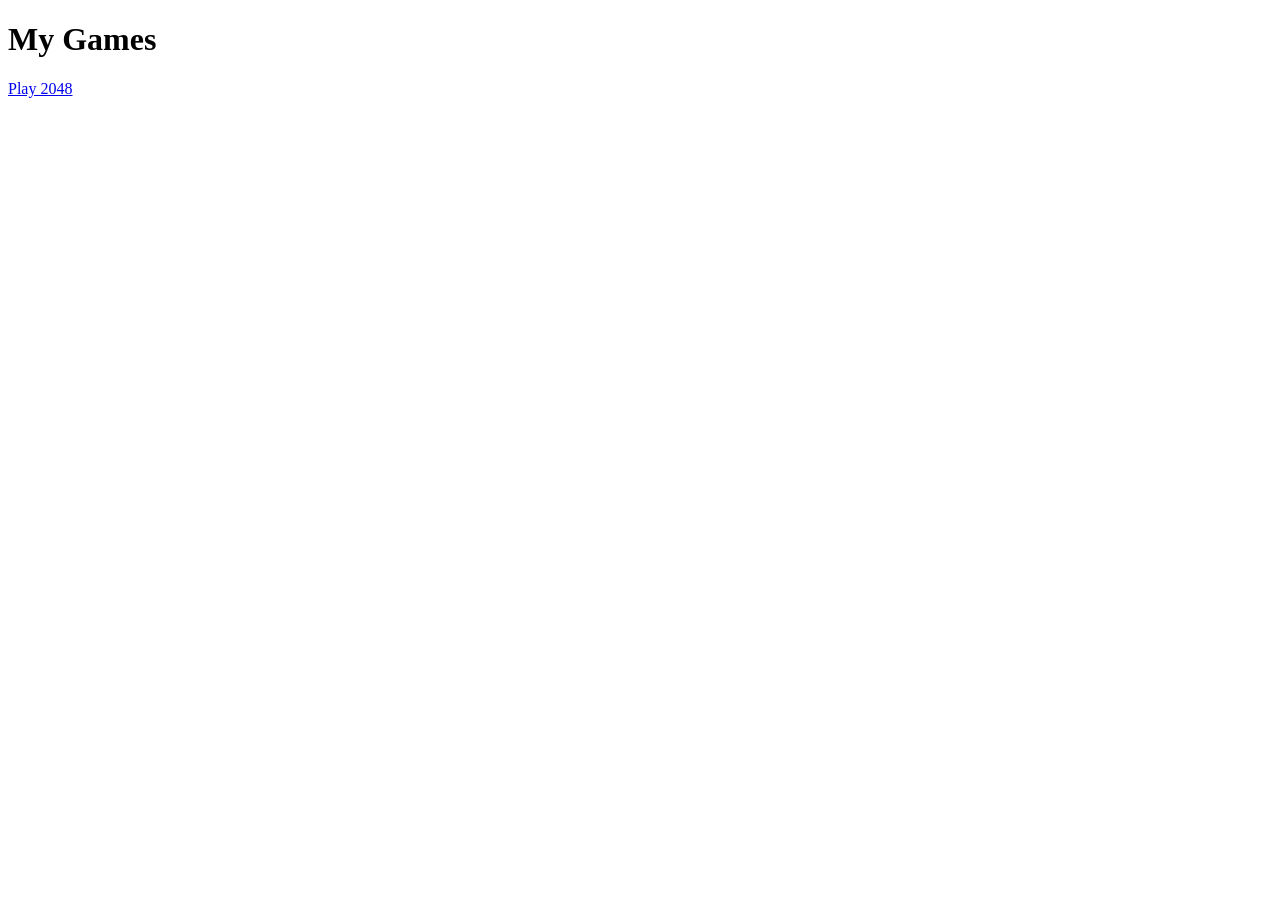
==== index.html @ 015458c2 "Create index.html" ====
<!DOCTYPE html>
<html lang="en">
<head>
    <meta charset="UTF-8">
    <meta name="viewport" content="width=device-width, initial-scale=1.0">
    <title>My Games</title>
</head>
<body>
    <h1>My Games</h1>
    <a href="2048/">Play 2048</a>
</body>
</html>
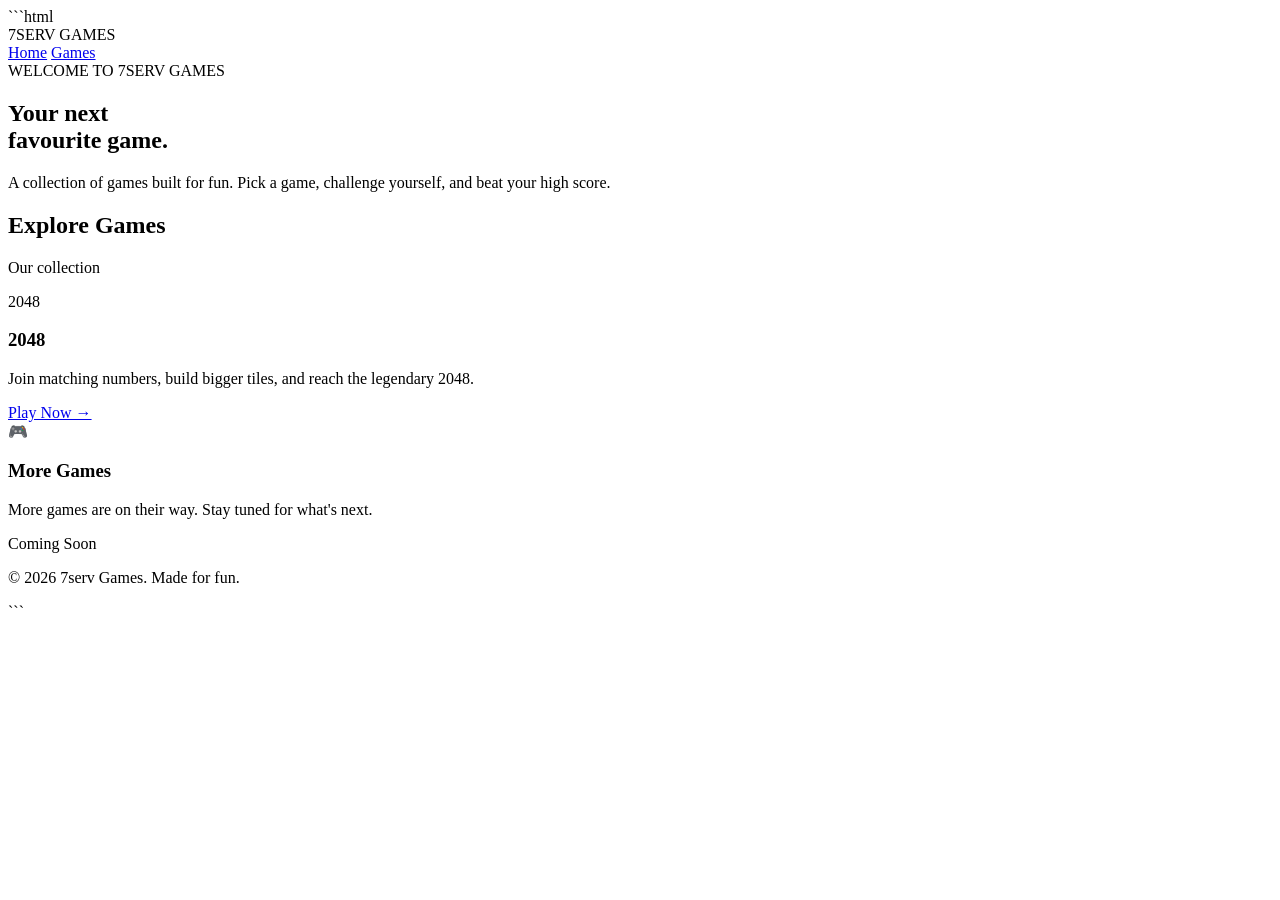
==== commit 394b7729: "Update index.html" ====
--- a/index.html
+++ b/index.html
@@ -1,12 +1,127 @@
+```html
 <!DOCTYPE html>
 <html lang="en">
+
 <head>
     <meta charset="UTF-8">
     <meta name="viewport" content="width=device-width, initial-scale=1.0">
-    <title>My Games</title>
+
+    <title>Games | 7serv</title>
+
+    <link rel="stylesheet" href="style.css">
 </head>
+
 <body>
-    <h1>My Games</h1>
-    <a href="2048/">Play 2048</a>
+
+    <!-- NAVIGATION -->
+    <nav class="navbar">
+
+        <div class="logo">
+            7SERV<span> GAMES</span>
+        </div>
+
+        <div class="nav-links">
+            <a href="#home">Home</a>
+            <a href="#games">Games</a>
+        </div>
+
+    </nav>
+
+
+    <!-- MAIN CONTENT -->
+    <main class="container">
+
+        <!-- HERO SECTION -->
+        <section class="hero" id="home">
+
+            <span class="hero-tag">WELCOME TO 7SERV GAMES</span>
+
+            <h1>
+                Your next<br>
+                favourite <span>game.</span>
+            </h1>
+
+            <p>
+                A collection of games built for fun.
+                Pick a game, challenge yourself, and beat your high score.
+            </p>
+
+        </section>
+
+
+        <!-- GAMES SECTION -->
+        <section id="games">
+
+            <div class="section-heading">
+                <h2>Explore Games</h2>
+                <p>Our collection</p>
+            </div>
+
+
+            <div class="game-grid">
+
+                <!-- 2048 GAME -->
+                <div class="game-card">
+
+                    <div class="game-thumbnail thumbnail-2048">
+                        2048
+                    </div>
+
+                    <div class="game-info">
+
+                        <h3>2048</h3>
+
+                        <p>
+                            Join matching numbers, build bigger tiles,
+                            and reach the legendary 2048.
+                        </p>
+
+                        <a href="2048/" class="game-button">
+                            Play Now →
+                        </a>
+
+                    </div>
+
+                </div>
+
+
+                <!-- COMING SOON -->
+                <div class="game-card">
+
+                    <div class="game-thumbnail thumbnail-coming">
+                        🎮
+                    </div>
+
+                    <div class="game-info">
+
+                        <h3>More Games</h3>
+
+                        <p>
+                            More games are on their way.
+                            Stay tuned for what's next.
+                        </p>
+
+                        <span class="coming-soon">
+                            Coming Soon
+                        </span>
+
+                    </div>
+
+                </div>
+
+            </div>
+
+        </section>
+
+    </main>
+
+
+    <!-- FOOTER -->
+    <footer>
+        <p>© 2026 7serv Games. Made for fun.</p>
+    </footer>
+
 </body>
+
 </html>
+```
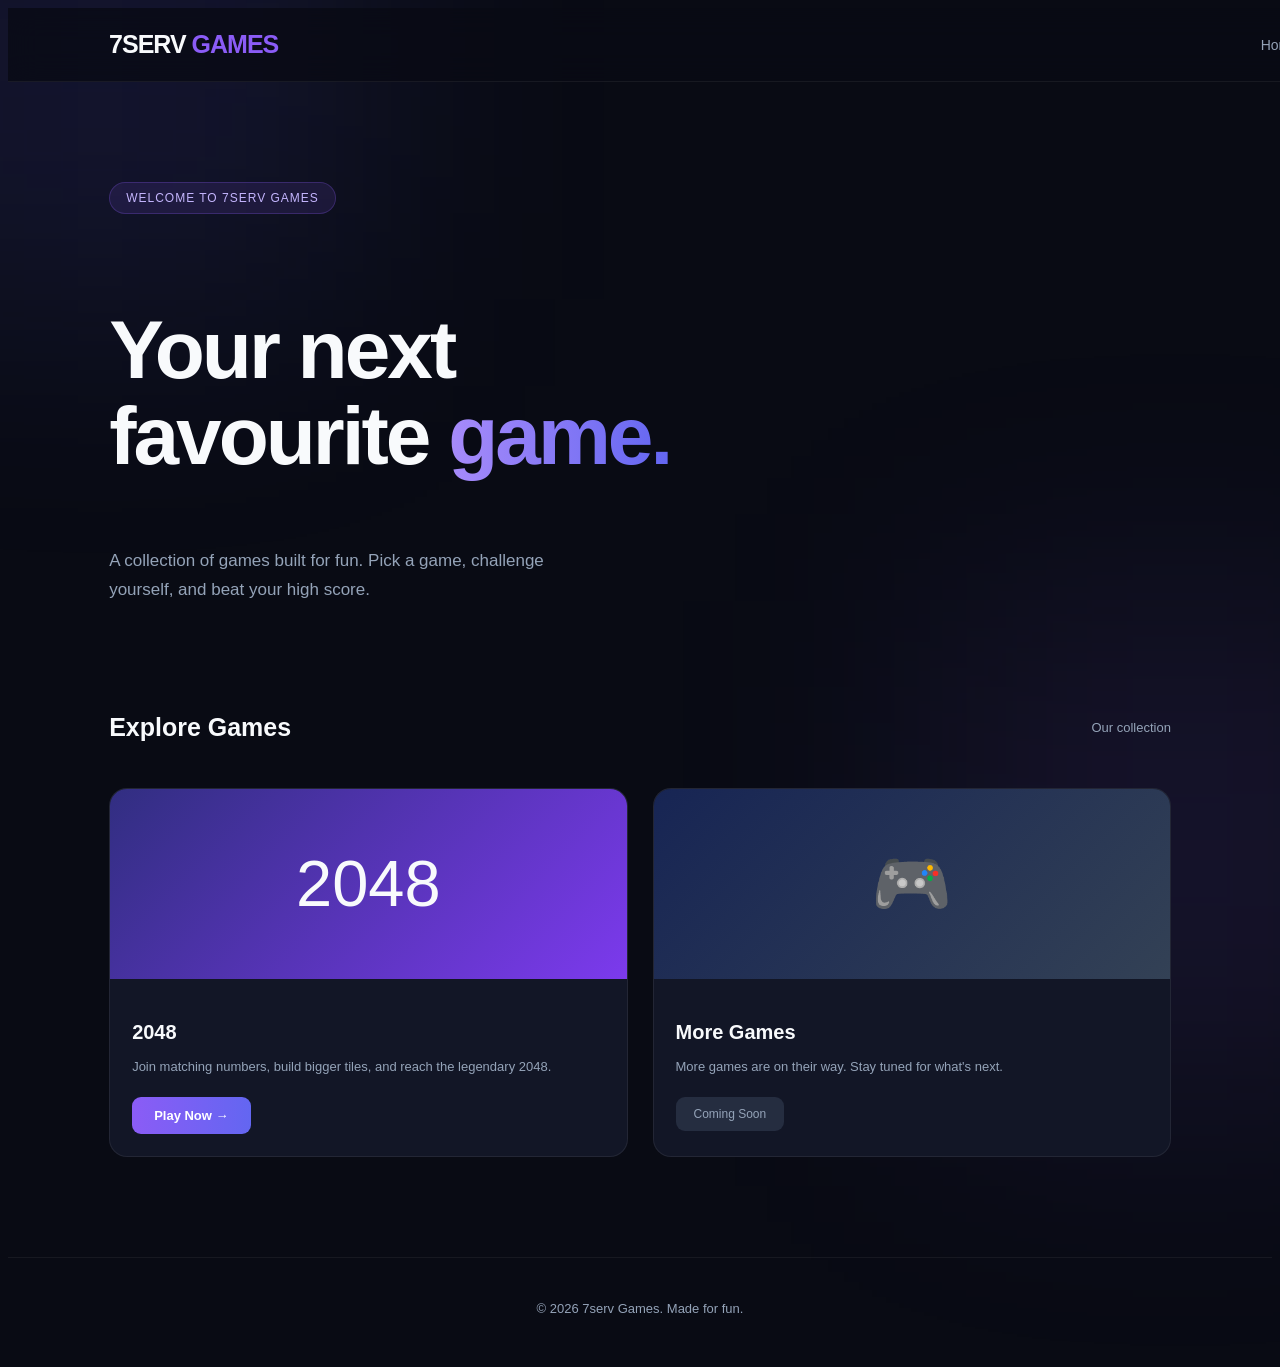
==== commit af6d1ab4: "Update index.html" ====
--- a/index.html
+++ b/index.html
@@ -1,4 +1,4 @@
-```html
+
 <!DOCTYPE html>
 <html lang="en">
 
@@ -124,4 +124,3 @@
 </body>
 
 </html>
-```
--- a/style.css
+++ b/style.css
@@ -0,0 +1,340 @@
+```css
+/* =========================
+   GLOBAL STYLES
+========================= */
+
+* {
+    margin: 0;
+    padding: 0;
+    box-sizing: border-box;
+}
+
+:root {
+    --bg: #090b14;
+    --surface: #121626;
+    --surface-light: #1a2033;
+    --primary: #8b5cf6;
+    --secondary: #6366f1;
+    --text: #f8fafc;
+    --muted: #94a3b8;
+}
+
+body {
+    font-family: 'Segoe UI', Arial, sans-serif;
+    background: var(--bg);
+    color: var(--text);
+    min-height: 100vh;
+    overflow-x: hidden;
+}
+
+/* =========================
+   BACKGROUND EFFECTS
+========================= */
+
+body::before {
+    content: "";
+    position: fixed;
+    width: 500px;
+    height: 500px;
+    background: rgba(99, 102, 241, 0.12);
+    filter: blur(130px);
+    top: -200px;
+    left: -150px;
+    pointer-events: none;
+    z-index: -1;
+}
+
+body::after {
+    content: "";
+    position: fixed;
+    width: 500px;
+    height: 500px;
+    background: rgba(139, 92, 246, 0.1);
+    filter: blur(130px);
+    bottom: -200px;
+    right: -150px;
+    pointer-events: none;
+    z-index: -1;
+}
+
+/* =========================
+   NAVBAR
+========================= */
+
+.navbar {
+    width: 100%;
+    padding: 22px 8%;
+    display: flex;
+    justify-content: space-between;
+    align-items: center;
+    border-bottom: 1px solid rgba(255,255,255,0.06);
+    background: rgba(9, 11, 20, 0.8);
+    backdrop-filter: blur(15px);
+}
+
+.logo {
+    font-size: 25px;
+    font-weight: 800;
+    letter-spacing: -1px;
+}
+
+.logo span {
+    color: var(--primary);
+}
+
+.nav-links {
+    display: flex;
+    gap: 30px;
+}
+
+.nav-links a {
+    color: var(--muted);
+    text-decoration: none;
+    font-size: 14px;
+    transition: 0.2s;
+}
+
+.nav-links a:hover {
+    color: white;
+}
+
+/* =========================
+   MAIN CONTAINER
+========================= */
+
+.container {
+    width: 84%;
+    max-width: 1200px;
+    margin: auto;
+}
+
+/* =========================
+   HERO SECTION
+========================= */
+
+.hero {
+    padding: 100px 0 70px;
+}
+
+.hero-tag {
+    display: inline-block;
+    color: #c4b5fd;
+    background: rgba(139, 92, 246, 0.12);
+    border: 1px solid rgba(139, 92, 246, 0.25);
+    padding: 8px 16px;
+    border-radius: 50px;
+    font-size: 12px;
+    letter-spacing: 1px;
+    margin-bottom: 25px;
+}
+
+.hero h1 {
+    font-size: clamp(48px, 7vw, 82px);
+    line-height: 1.05;
+    font-weight: 800;
+    letter-spacing: -3px;
+    max-width: 750px;
+}
+
+.hero h1 span {
+    background: linear-gradient(90deg, #a78bfa, #6366f1);
+    -webkit-background-clip: text;
+    background-clip: text;
+    color: transparent;
+}
+
+.hero p {
+    color: var(--muted);
+    font-size: 17px;
+    margin-top: 22px;
+    line-height: 1.7;
+    max-width: 500px;
+}
+
+/* =========================
+   SECTION HEADINGS
+========================= */
+
+.section-heading {
+    display: flex;
+    justify-content: space-between;
+    align-items: center;
+    margin-bottom: 25px;
+}
+
+.section-heading h2 {
+    font-size: 25px;
+    font-weight: 700;
+}
+
+.section-heading p {
+    color: var(--muted);
+    font-size: 13px;
+}
+
+/* =========================
+   GAME GRID
+========================= */
+
+.game-grid {
+    display: grid;
+    grid-template-columns: repeat(auto-fit, minmax(260px, 1fr));
+    gap: 25px;
+    padding-bottom: 100px;
+}
+
+.game-card {
+    background: var(--surface);
+    border: 1px solid rgba(255,255,255,0.07);
+    border-radius: 18px;
+    overflow: hidden;
+    transition: transform 0.3s ease, border-color 0.3s ease, box-shadow 0.3s ease;
+}
+
+.game-card:hover {
+    transform: translateY(-8px);
+    border-color: rgba(139, 92, 246, 0.5);
+    box-shadow: 0 15px 40px rgba(99, 102, 241, 0.12);
+}
+
+/* =========================
+   GAME THUMBNAILS
+========================= */
+
+.game-thumbnail {
+    height: 190px;
+    display: flex;
+    justify-content: center;
+    align-items: center;
+    font-size: 65px;
+    position: relative;
+    overflow: hidden;
+}
+
+.thumbnail-2048 {
+    background: linear-gradient(135deg, #312e81, #7c3aed);
+}
+
+.thumbnail-coming {
+    background: linear-gradient(135deg, #172554, #334155);
+}
+
+/* =========================
+   GAME INFORMATION
+========================= */
+
+.game-info {
+    padding: 22px;
+}
+
+.game-info h3 {
+    font-size: 20px;
+    margin-bottom: 9px;
+}
+
+.game-info p {
+    color: var(--muted);
+    font-size: 13px;
+    line-height: 1.6;
+    margin-bottom: 20px;
+}
+
+.game-button {
+    display: inline-block;
+    text-decoration: none;
+    color: white;
+    background: linear-gradient(90deg, var(--primary), var(--secondary));
+    padding: 11px 22px;
+    border-radius: 9px;
+    font-size: 13px;
+    font-weight: 700;
+    transition: 0.2s;
+}
+
+.game-button:hover {
+    transform: scale(1.04);
+    box-shadow: 0 5px 20px rgba(139, 92, 246, 0.3);
+}
+
+.coming-soon {
+    display: inline-block;
+    color: #94a3b8;
+    background: #252d40;
+    padding: 10px 18px;
+    border-radius: 9px;
+    font-size: 12px;
+}
+
+/* =========================
+   FOOTER
+========================= */
+
+footer {
+    border-top: 1px solid rgba(255,255,255,0.06);
+    padding: 30px 8%;
+    text-align: center;
+    color: var(--muted);
+    font-size: 13px;
+}
+
+/* =========================
+   MOBILE RESPONSIVENESS
+========================= */
+
+@media (max-width: 700px) {
+
+    .navbar {
+        padding: 18px 6%;
+    }
+
+    .logo {
+        font-size: 21px;
+    }
+
+    .nav-links {
+        gap: 15px;
+    }
+
+    .nav-links a {
+        font-size: 12px;
+    }
+
+    .container {
+        width: 88%;
+    }
+
+    .hero {
+        padding: 75px 0 55px;
+    }
+
+    .hero h1 {
+        letter-spacing: -2px;
+    }
+
+    .hero p {
+        font-size: 15px;
+    }
+
+    .section-heading h2 {
+        font-size: 21px;
+    }
+
+    .game-grid {
+        gap: 18px;
+    }
+
+    .game-thumbnail {
+        height: 170px;
+    }
+}
+
+@media (max-width: 380px) {
+    .nav-links {
+        gap: 10px;
+    }
+
+    .nav-links a {
+        font-size: 11px;
+    }
+}
+```
